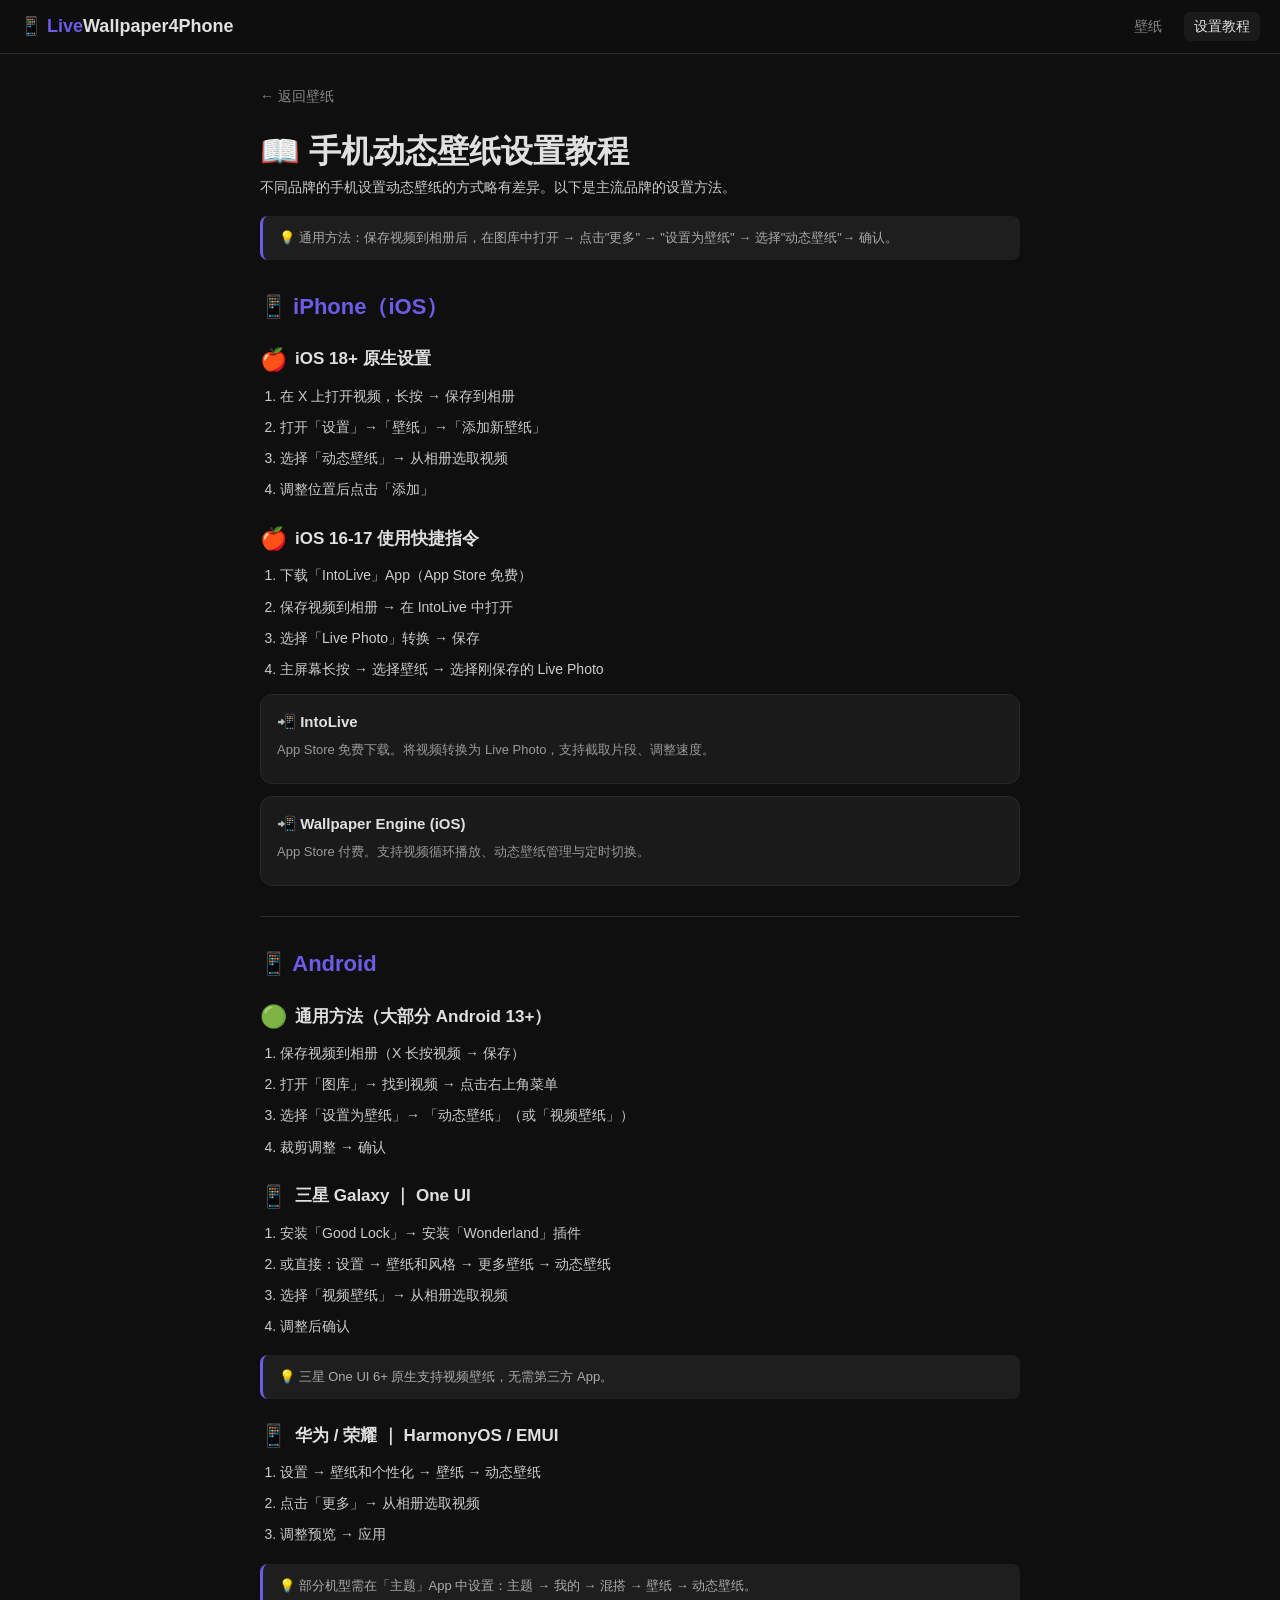
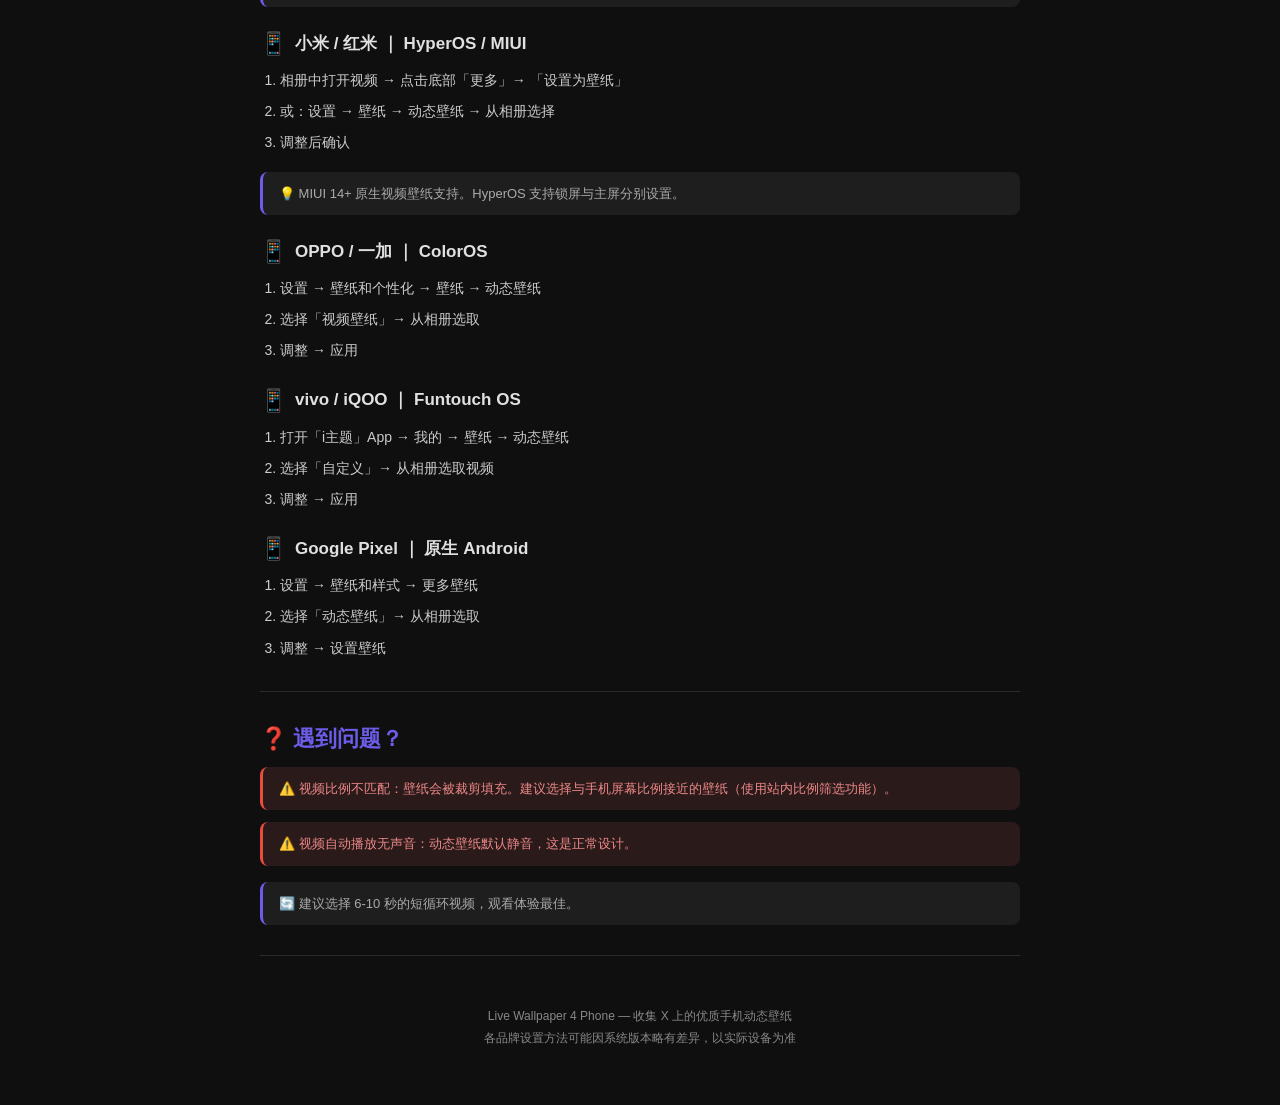
==== docs/tutorials.html @ 0e322dae "restructure: site/ -> docs/ for GitHub Pages + track wallpapers.json" ====
<!DOCTYPE html>
<html lang="zh-CN">
<head>
<meta charset="UTF-8">
<meta name="viewport" content="width=device-width, initial-scale=1.0">
<title>手机动态壁纸设置教程 — Live Wallpaper 4 Phone</title>
<link rel="stylesheet" href="assets/style.css">
<style>
  .tutorial-page { max-width: 800px; margin: 0 auto; padding: 30px 20px; }
  .tutorial-page h2 { font-size: 22px; margin: 30px 0 10px; color: var(--accent); }
  .tutorial-page h3 { font-size: 17px; margin: 20px 0 8px; display: flex; align-items: center; gap: 8px; }
  .tutorial-page h3 .brand-icon { font-size: 22px; }
  .tutorial-page p, .tutorial-page li { font-size: 14px; line-height: 1.8; color: #ccc; margin-bottom: 6px; }
  .tutorial-page ol, .tutorial-page ul { padding-left: 20px; }
  .tutorial-page .tip {
    background: #1e1e1e; border-left: 3px solid var(--accent);
    padding: 12px 16px; border-radius: 8px; margin: 16px 0;
    font-size: 13px; color: #aaa;
  }
  .tutorial-page .app-card {
    background: var(--card-bg); border-radius: 12px; padding: 16px;
    margin: 12px 0; border: 1px solid var(--border);
  }
  .tutorial-page .app-card h4 { font-size: 15px; margin-bottom: 4px; }
  .tutorial-page .app-card p { font-size: 13px; color: #999; }
  .tutorial-page .back-link { display: inline-block; margin-bottom: 20px; color: var(--text-muted); text-decoration: none; font-size: 14px; }
  .tutorial-page .back-link:hover { color: var(--accent); }
  .tutorial-page .warning { background: #2a1a1a; border-left: 3px solid #e74c3c; padding: 12px 16px; border-radius: 8px; margin: 12px 0; font-size: 13px; color: #e88; }
  hr { border: none; border-top: 1px solid var(--border); margin: 30px 0; }
  @media (max-width: 600px) { .tutorial-page { padding: 16px; } }
</style>
</head>
<body>
<header>
  <h1>📱 <span>Live</span>Wallpaper4Phone</h1>
  <nav>
    <a href="index.html">壁纸</a>
    <a href="tutorials.html" class="active">设置教程</a>
  </nav>
</header>

<div class="tutorial-page">
  <a href="index.html" class="back-link">← 返回壁纸</a>
  <h1>📖 手机动态壁纸设置教程</h1>
  <p>不同品牌的手机设置动态壁纸的方式略有差异。以下是主流品牌的设置方法。</p>

  <div class="tip">💡 通用方法：保存视频到相册后，在图库中打开 → 点击"更多" → "设置为壁纸" → 选择"动态壁纸"→ 确认。</div>

  <h2>📱 iPhone（iOS）</h2>

  <h3><span class="brand-icon">🍎</span> iOS 18+ 原生设置</h3>
  <ol>
    <li>在 X 上打开视频，长按 → 保存到相册</li>
    <li>打开「设置」→「壁纸」→「添加新壁纸」</li>
    <li>选择「动态壁纸」→ 从相册选取视频</li>
    <li>调整位置后点击「添加」</li>
  </ol>

  <h3><span class="brand-icon">🍎</span> iOS 16-17 使用快捷指令</h3>
  <ol>
    <li>下载「IntoLive」App（App Store 免费）</li>
    <li>保存视频到相册 → 在 IntoLive 中打开</li>
    <li>选择「Live Photo」转换 → 保存</li>
    <li>主屏幕长按 → 选择壁纸 → 选择刚保存的 Live Photo</li>
  </ol>

  <div class="app-card">
    <h4>📲 IntoLive</h4>
    <p>App Store 免费下载。将视频转换为 Live Photo，支持截取片段、调整速度。</p>
  </div>
  <div class="app-card">
    <h4>📲 Wallpaper Engine (iOS)</h4>
    <p>App Store 付费。支持视频循环播放、动态壁纸管理与定时切换。</p>
  </div>

  <hr>

  <h2>📱 Android</h2>

  <h3><span class="brand-icon">🟢</span> 通用方法（大部分 Android 13+）</h3>
  <ol>
    <li>保存视频到相册（X 长按视频 → 保存）</li>
    <li>打开「图库」→ 找到视频 → 点击右上角菜单</li>
    <li>选择「设置为壁纸」→ 「动态壁纸」（或「视频壁纸」）</li>
    <li>裁剪调整 → 确认</li>
  </ol>

  <h3><span class="brand-icon">📱</span> 三星 Galaxy ｜ One UI</h3>
  <ol>
    <li>安装「Good Lock」→ 安装「Wonderland」插件</li>
    <li>或直接：设置 → 壁纸和风格 → 更多壁纸 → 动态壁纸</li>
    <li>选择「视频壁纸」→ 从相册选取视频</li>
    <li>调整后确认</li>
  </ol>
  <div class="tip">💡 三星 One UI 6+ 原生支持视频壁纸，无需第三方 App。</div>

  <h3><span class="brand-icon">📱</span> 华为 / 荣耀 ｜ HarmonyOS / EMUI</h3>
  <ol>
    <li>设置 → 壁纸和个性化 → 壁纸 → 动态壁纸</li>
    <li>点击「更多」→ 从相册选取视频</li>
    <li>调整预览 → 应用</li>
  </ol>
  <div class="tip">💡 部分机型需在「主题」App 中设置：主题 → 我的 → 混搭 → 壁纸 → 动态壁纸。</div>

  <h3><span class="brand-icon">📱</span> 小米 / 红米 ｜ HyperOS / MIUI</h3>
  <ol>
    <li>相册中打开视频 → 点击底部「更多」→ 「设置为壁纸」</li>
    <li>或：设置 → 壁纸 → 动态壁纸 → 从相册选择</li>
    <li>调整后确认</li>
  </ol>
  <div class="tip">💡 MIUI 14+ 原生视频壁纸支持。HyperOS 支持锁屏与主屏分别设置。</div>

  <h3><span class="brand-icon">📱</span> OPPO / 一加 ｜ ColorOS</h3>
  <ol>
    <li>设置 → 壁纸和个性化 → 壁纸 → 动态壁纸</li>
    <li>选择「视频壁纸」→ 从相册选取</li>
    <li>调整 → 应用</li>
  </ol>

  <h3><span class="brand-icon">📱</span> vivo / iQOO ｜ Funtouch OS</h3>
  <ol>
    <li>打开「i主题」App → 我的 → 壁纸 → 动态壁纸</li>
    <li>选择「自定义」→ 从相册选取视频</li>
    <li>调整 → 应用</li>
  </ol>

  <h3><span class="brand-icon">📱</span> Google Pixel ｜ 原生 Android</h3>
  <ol>
    <li>设置 → 壁纸和样式 → 更多壁纸</li>
    <li>选择「动态壁纸」→ 从相册选取</li>
    <li>调整 → 设置壁纸</li>
  </ol>

  <hr>

  <h2>❓ 遇到问题？</h2>
  <div class="warning">⚠️ 视频比例不匹配：壁纸会被裁剪填充。建议选择与手机屏幕比例接近的壁纸（使用站内比例筛选功能）。</div>
  <div class="warning">⚠️ 视频自动播放无声音：动态壁纸默认静音，这是正常设计。</div>
  <div class="tip">🔄 建议选择 6-10 秒的短循环视频，观看体验最佳。</div>

  <hr>
  <p style="text-align:center;color:var(--text-muted);font-size:12px;padding:20px 0">
    Live Wallpaper 4 Phone — 收集 X 上的优质手机动态壁纸<br>
    各品牌设置方法可能因系统版本略有差异，以实际设备为准
  </p>
</div>
</body>
</html>
---- docs/assets/style.css ----
/* livewallpaper4phone — 样式 */
:root {
  --bg: #0f0f0f;
  --card-bg: #1a1a1a;
  --text: #e0e0e0;
  --text-muted: #888;
  --accent: #6c5ce7;
  --accent-hover: #7c6cf7;
  --border: #2a2a2a;
  --radius: 12px;
  --shadow: 0 4px 20px rgba(0,0,0,0.4);
}
* { margin: 0; padding: 0; box-sizing: border-box; }
body {
  font-family: -apple-system, BlinkMacSystemFont, 'Segoe UI', Helvetica, Arial, sans-serif;
  background: var(--bg);
  color: var(--text);
  line-height: 1.5;
}

/* 头部 */
header {
  position: sticky; top: 0; z-index: 100;
  background: rgba(15,15,15,0.95);
  backdrop-filter: blur(10px);
  border-bottom: 1px solid var(--border);
  padding: 12px 20px;
  display: flex; align-items: center; justify-content: space-between;
  gap: 16px;
}
header h1 { font-size: 18px; font-weight: 700; }
header h1 span { color: var(--accent); }
header nav { display: flex; gap: 12px; }
header nav a { color: var(--text-muted); text-decoration: none; font-size: 14px; padding: 4px 10px; border-radius: 6px; transition: 0.2s; }
header nav a:hover, header nav a.active { color: var(--text); background: var(--card-bg); }
header .stats { font-size: 12px; color: var(--text-muted); }

/* 筛选器 */
.filters {
  position: sticky; top: 53px; z-index: 99;
  background: rgba(15,15,15,0.95);
  backdrop-filter: blur(10px);
  padding: 10px 20px;
  border-bottom: 1px solid var(--border);
  display: flex; flex-wrap: wrap; gap: 8px; align-items: center;
}
.filters select, .filters input {
  background: var(--card-bg); color: var(--text);
  border: 1px solid var(--border); border-radius: 8px;
  padding: 6px 12px; font-size: 13px; outline: none;
  cursor: pointer; min-width: 100px;
}
.filters select:focus, .filters input:focus { border-color: var(--accent); }
.filters input { flex: 1; min-width: 150px; }
.filters label { font-size: 12px; color: var(--text-muted); margin-right: -4px; }
.filters .clear-btn { 
  background: none; border: 1px solid var(--border); color: var(--text-muted);
  padding: 6px 12px; border-radius: 8px; cursor: pointer; font-size: 12px;
}
.filters .clear-btn:hover { border-color: var(--accent); color: var(--accent); }
.filters .count { font-size: 12px; color: var(--text-muted); margin-left: auto; }

/* 壁纸网格 */
.wallpaper-grid {
  display: grid;
  grid-template-columns: repeat(auto-fill, minmax(180px, 1fr));
  gap: 16px;
  padding: 20px;
  max-width: 1400px; margin: 0 auto;
}
.wallpaper-card {
  background: var(--card-bg);
  border-radius: var(--radius);
  overflow: hidden;
  cursor: pointer;
  transition: transform 0.2s, box-shadow 0.2s;
  position: relative;
  aspect-ratio: 9/16;
}
.wallpaper-card:hover {
  transform: translateY(-4px);
  box-shadow: var(--shadow);
}
.wallpaper-card video {
  width: 100%; height: 100%;
  object-fit: cover;
  display: block;
}
.wallpaper-card .overlay {
  position: absolute; bottom: 0; left: 0; right: 0;
  background: linear-gradient(transparent, rgba(0,0,0,0.8));
  padding: 30px 10px 10px;
}
.wallpaper-card .overlay .tags {
  display: flex; flex-wrap: wrap; gap: 4px;
}
.wallpaper-card .overlay .tag {
  font-size: 10px; padding: 2px 6px;
  border-radius: 4px; background: rgba(108,92,231,0.3);
  color: #bbb;
}
.wallpaper-card .overlay .quality-badge {
  position: absolute; top: -24px; right: 6px;
  font-size: 10px; padding: 2px 6px;
  border-radius: 4px; background: var(--accent);
  color: #fff; font-weight: 600;
}
.wallpaper-card .overlay .author {
  font-size: 11px; color: var(--text-muted); margin-top: 4px;
}
.wallpaper-card .overlay .author span { color: var(--accent); }

/* 无结果 */
.no-results {
  grid-column: 1 / -1;
  text-align: center;
  padding: 60px 20px;
  color: var(--text-muted);
}
.no-results p { font-size: 16px; margin-bottom: 8px; }

/* 详情弹窗 */
.modal-overlay {
  position: fixed; inset: 0; z-index: 200;
  background: rgba(0,0,0,0.85);
  display: flex; align-items: center; justify-content: center;
  padding: 20px;
}
.modal {
  background: var(--card-bg);
  border-radius: 16px;
  max-width: 600px; width: 100%;
  max-height: 90vh; overflow-y: auto;
  position: relative;
}
.modal-close {
  position: absolute; top: 12px; right: 12px; z-index: 10;
  background: rgba(0,0,0,0.5); border: none; color: #fff;
  width: 32px; height: 32px; border-radius: 50%;
  cursor: pointer; font-size: 18px;
  display: flex; align-items: center; justify-content: center;
}
.modal-video { width: 100%; aspect-ratio: 9/16; background: #000; }
.modal-video video { width: 100%; height: 100%; object-fit: contain; }
.modal-body { padding: 16px 20px 20px; }
.modal-body h2 { font-size: 16px; margin-bottom: 8px; }
.modal-body .meta { display: flex; flex-wrap: wrap; gap: 8px; margin-bottom: 12px; }
.modal-body .meta span { 
  font-size: 12px; padding: 3px 8px; border-radius: 6px;
  background: var(--border); color: var(--text-muted);
}
.modal-body .meta .accent { background: var(--accent); color: #fff; }
.modal-body .prompt-box {
  background: #1e1e1e; border: 1px solid var(--border);
  border-radius: 8px; padding: 12px; margin-bottom: 12px;
}
.modal-body .prompt-box .prompt-label { font-size: 11px; color: var(--text-muted); margin-bottom: 4px; }
.modal-body .prompt-box code { font-size: 13px; color: #b8b8ff; word-break: break-all; }
.modal-body .phone-types { margin-bottom: 12px; }
.modal-body .phone-types h4 { font-size: 12px; color: var(--text-muted); margin-bottom: 4px; }
.modal-body .phone-types .chips { display: flex; flex-wrap: wrap; gap: 4px; }
.modal-body .phone-types .chip { font-size: 11px; padding: 3px 8px; border-radius: 6px; background: var(--border); }
.modal-body .download-btn {
  display: block; width: 100%;
  padding: 10px; border-radius: 8px; border: none;
  background: var(--accent); color: #fff; font-size: 14px;
  cursor: pointer; text-align: center; text-decoration: none;
  margin-bottom: 8px; transition: 0.2s;
}
.modal-body .download-btn:hover { background: var(--accent-hover); }
.modal-body .download-hint { font-size: 11px; color: var(--text-muted); text-align: center; }

/* 响应式 */
@media (max-width: 600px) {
  .wallpaper-grid { grid-template-columns: repeat(2, 1fr); gap: 10px; padding: 12px; }
  .filters { padding: 8px 12px; }
  .filters select, .filters input { font-size: 12px; min-width: 80px; }
  header { padding: 10px 12px; }
  header h1 { font-size: 15px; }
}

/* 加载 */
.loading { text-align: center; padding: 60px; color: var(--text-muted); }
.spinner { width: 24px; height: 24px; border: 3px solid var(--border); border-top-color: var(--accent); border-radius: 50%; animation: spin 0.8s linear infinite; margin: 0 auto 12px; }
@keyframes spin { to { transform: rotate(360deg); } }
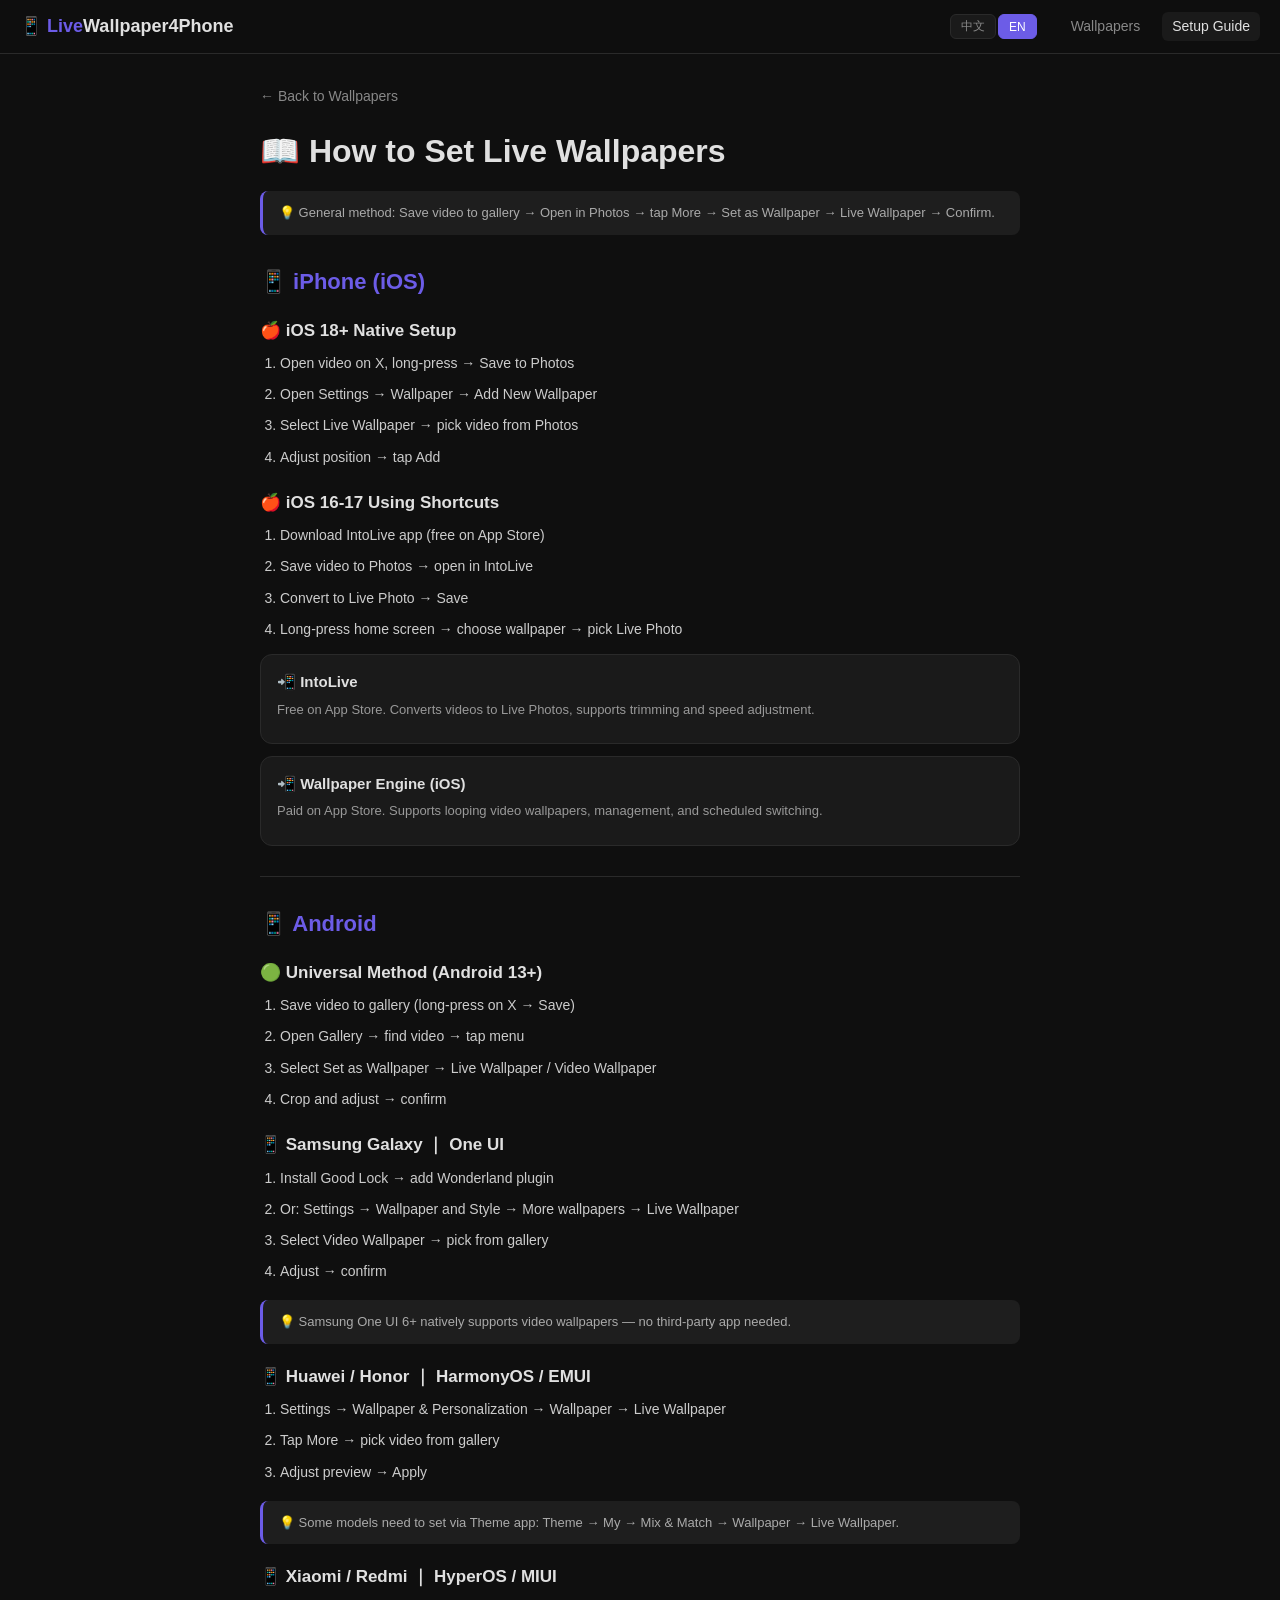
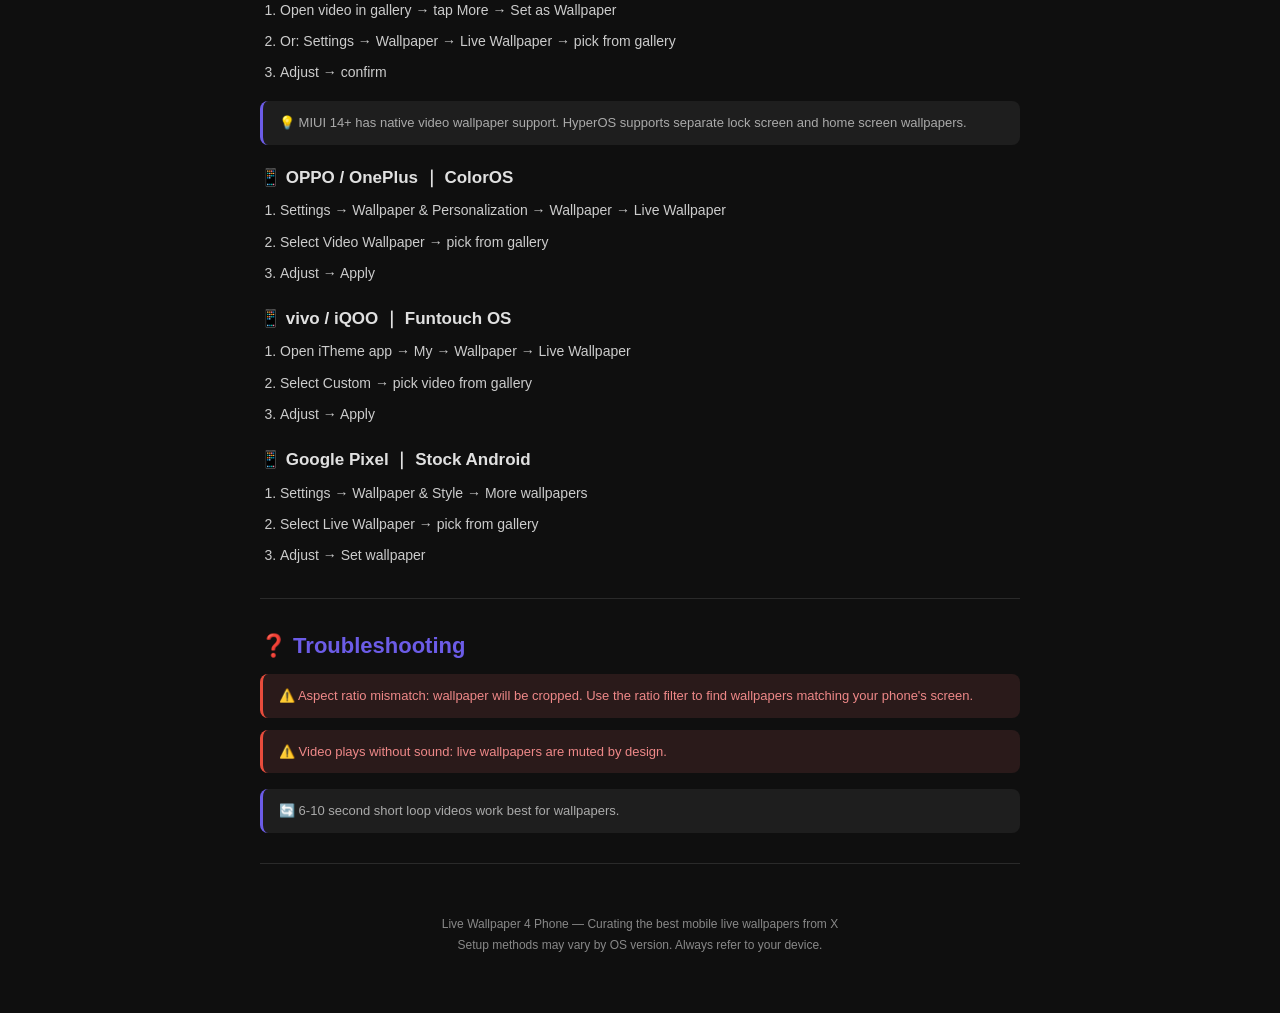
==== commit 41beea15: "feat: i18n zh/en auto-detect + manual switch, tutorial JS-rendered" ====
--- a/docs/tutorials.html
+++ b/docs/tutorials.html
@@ -40,109 +40,9 @@
 </header>
 
 <div class="tutorial-page">
-  <a href="index.html" class="back-link">← 返回壁纸</a>
-  <h1>📖 手机动态壁纸设置教程</h1>
-  <p>不同品牌的手机设置动态壁纸的方式略有差异。以下是主流品牌的设置方法。</p>
+  <!-- JS 动态渲染 -->
+</div>
 
-  <div class="tip">💡 通用方法：保存视频到相册后，在图库中打开 → 点击"更多" → "设置为壁纸" → 选择"动态壁纸"→ 确认。</div>
-
-  <h2>📱 iPhone（iOS）</h2>
-
-  <h3><span class="brand-icon">🍎</span> iOS 18+ 原生设置</h3>
-  <ol>
-    <li>在 X 上打开视频，长按 → 保存到相册</li>
-    <li>打开「设置」→「壁纸」→「添加新壁纸」</li>
-    <li>选择「动态壁纸」→ 从相册选取视频</li>
-    <li>调整位置后点击「添加」</li>
-  </ol>
-
-  <h3><span class="brand-icon">🍎</span> iOS 16-17 使用快捷指令</h3>
-  <ol>
-    <li>下载「IntoLive」App（App Store 免费）</li>
-    <li>保存视频到相册 → 在 IntoLive 中打开</li>
-    <li>选择「Live Photo」转换 → 保存</li>
-    <li>主屏幕长按 → 选择壁纸 → 选择刚保存的 Live Photo</li>
-  </ol>
-
-  <div class="app-card">
-    <h4>📲 IntoLive</h4>
-    <p>App Store 免费下载。将视频转换为 Live Photo，支持截取片段、调整速度。</p>
-  </div>
-  <div class="app-card">
-    <h4>📲 Wallpaper Engine (iOS)</h4>
-    <p>App Store 付费。支持视频循环播放、动态壁纸管理与定时切换。</p>
-  </div>
-
-  <hr>
-
-  <h2>📱 Android</h2>
-
-  <h3><span class="brand-icon">🟢</span> 通用方法（大部分 Android 13+）</h3>
-  <ol>
-    <li>保存视频到相册（X 长按视频 → 保存）</li>
-    <li>打开「图库」→ 找到视频 → 点击右上角菜单</li>
-    <li>选择「设置为壁纸」→ 「动态壁纸」（或「视频壁纸」）</li>
-    <li>裁剪调整 → 确认</li>
-  </ol>
-
-  <h3><span class="brand-icon">📱</span> 三星 Galaxy ｜ One UI</h3>
-  <ol>
-    <li>安装「Good Lock」→ 安装「Wonderland」插件</li>
-    <li>或直接：设置 → 壁纸和风格 → 更多壁纸 → 动态壁纸</li>
-    <li>选择「视频壁纸」→ 从相册选取视频</li>
-    <li>调整后确认</li>
-  </ol>
-  <div class="tip">💡 三星 One UI 6+ 原生支持视频壁纸，无需第三方 App。</div>
-
-  <h3><span class="brand-icon">📱</span> 华为 / 荣耀 ｜ HarmonyOS / EMUI</h3>
-  <ol>
-    <li>设置 → 壁纸和个性化 → 壁纸 → 动态壁纸</li>
-    <li>点击「更多」→ 从相册选取视频</li>
-    <li>调整预览 → 应用</li>
-  </ol>
-  <div class="tip">💡 部分机型需在「主题」App 中设置：主题 → 我的 → 混搭 → 壁纸 → 动态壁纸。</div>
-
-  <h3><span class="brand-icon">📱</span> 小米 / 红米 ｜ HyperOS / MIUI</h3>
-  <ol>
-    <li>相册中打开视频 → 点击底部「更多」→ 「设置为壁纸」</li>
-    <li>或：设置 → 壁纸 → 动态壁纸 → 从相册选择</li>
-    <li>调整后确认</li>
-  </ol>
-  <div class="tip">💡 MIUI 14+ 原生视频壁纸支持。HyperOS 支持锁屏与主屏分别设置。</div>
-
-  <h3><span class="brand-icon">📱</span> OPPO / 一加 ｜ ColorOS</h3>
-  <ol>
-    <li>设置 → 壁纸和个性化 → 壁纸 → 动态壁纸</li>
-    <li>选择「视频壁纸」→ 从相册选取</li>
-    <li>调整 → 应用</li>
-  </ol>
-
-  <h3><span class="brand-icon">📱</span> vivo / iQOO ｜ Funtouch OS</h3>
-  <ol>
-    <li>打开「i主题」App → 我的 → 壁纸 → 动态壁纸</li>
-    <li>选择「自定义」→ 从相册选取视频</li>
-    <li>调整 → 应用</li>
-  </ol>
-
-  <h3><span class="brand-icon">📱</span> Google Pixel ｜ 原生 Android</h3>
-  <ol>
-    <li>设置 → 壁纸和样式 → 更多壁纸</li>
-    <li>选择「动态壁纸」→ 从相册选取</li>
-    <li>调整 → 设置壁纸</li>
-  </ol>
-
-  <hr>
-
-  <h2>❓ 遇到问题？</h2>
-  <div class="warning">⚠️ 视频比例不匹配：壁纸会被裁剪填充。建议选择与手机屏幕比例接近的壁纸（使用站内比例筛选功能）。</div>
-  <div class="warning">⚠️ 视频自动播放无声音：动态壁纸默认静音，这是正常设计。</div>
-  <div class="tip">🔄 建议选择 6-10 秒的短循环视频，观看体验最佳。</div>
-
-  <hr>
-  <p style="text-align:center;color:var(--text-muted);font-size:12px;padding:20px 0">
-    Live Wallpaper 4 Phone — 收集 X 上的优质手机动态壁纸<br>
-    各品牌设置方法可能因系统版本略有差异，以实际设备为准
-  </p>
-</div>
+<script src="assets/app.js"></script>
 </body>
 </html>
--- a/docs/assets/style.css
+++ b/docs/assets/style.css
@@ -182,4 +182,19 @@
 /* 加载 */
 .loading { text-align: center; padding: 60px; color: var(--text-muted); }
 .spinner { width: 24px; height: 24px; border: 3px solid var(--border); border-top-color: var(--accent); border-radius: 50%; animation: spin 0.8s linear infinite; margin: 0 auto 12px; }
-@keyframes spin { to { transform: rotate(360deg); } }+@keyframes spin { to { transform: rotate(360deg); } }
+
+/* 语言切换 */
+.lang-switcher { display: flex; gap: 2px; margin-left: auto; margin-right: 8px; }
+.lang-btn {
+  background: var(--card-bg); color: var(--text-muted);
+  border: 1px solid var(--border); border-radius: 6px;
+  padding: 3px 10px; font-size: 12px; cursor: pointer;
+  transition: 0.2s;
+}
+.lang-btn:hover { border-color: var(--accent); color: var(--text); }
+.lang-btn.active { background: var(--accent); color: #fff; border-color: var(--accent); }
+@media (max-width: 600px) {
+  .lang-switcher { margin-left: 0; }
+  header { flex-wrap: wrap; }
+}
